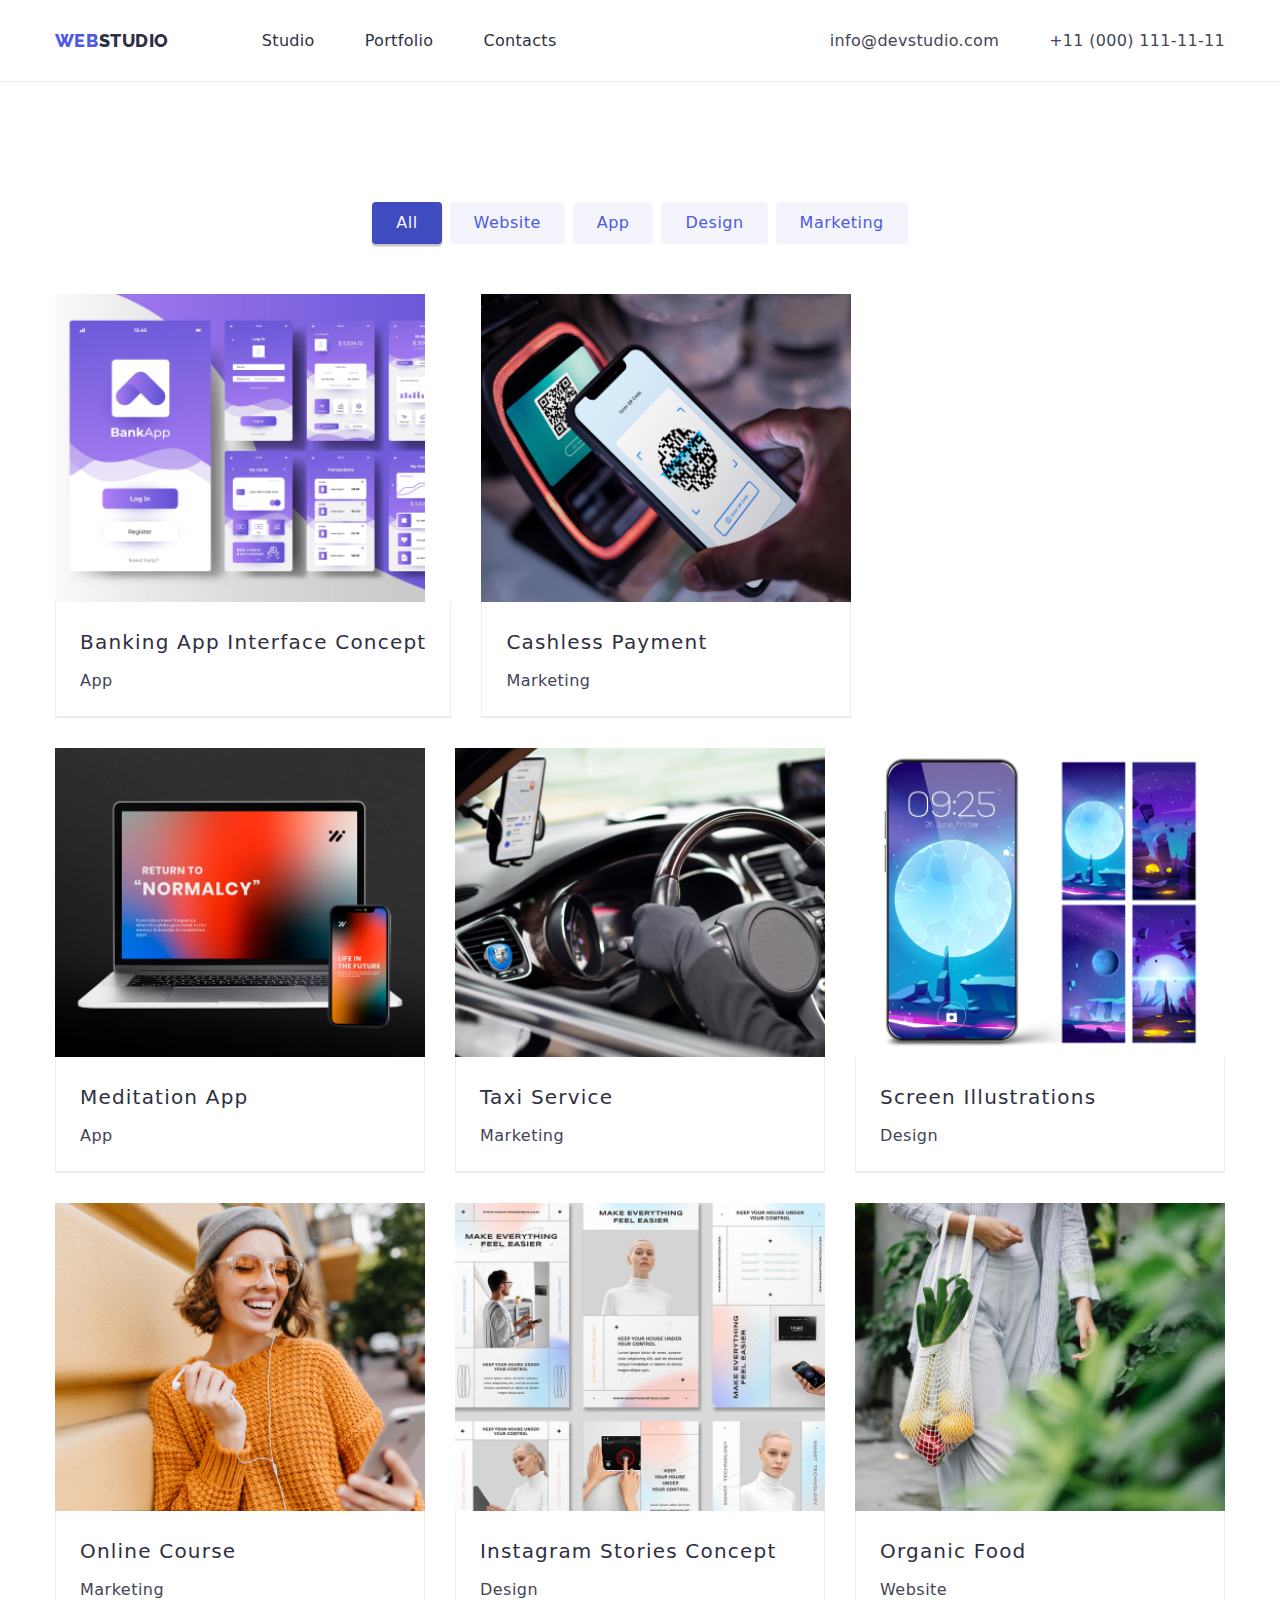
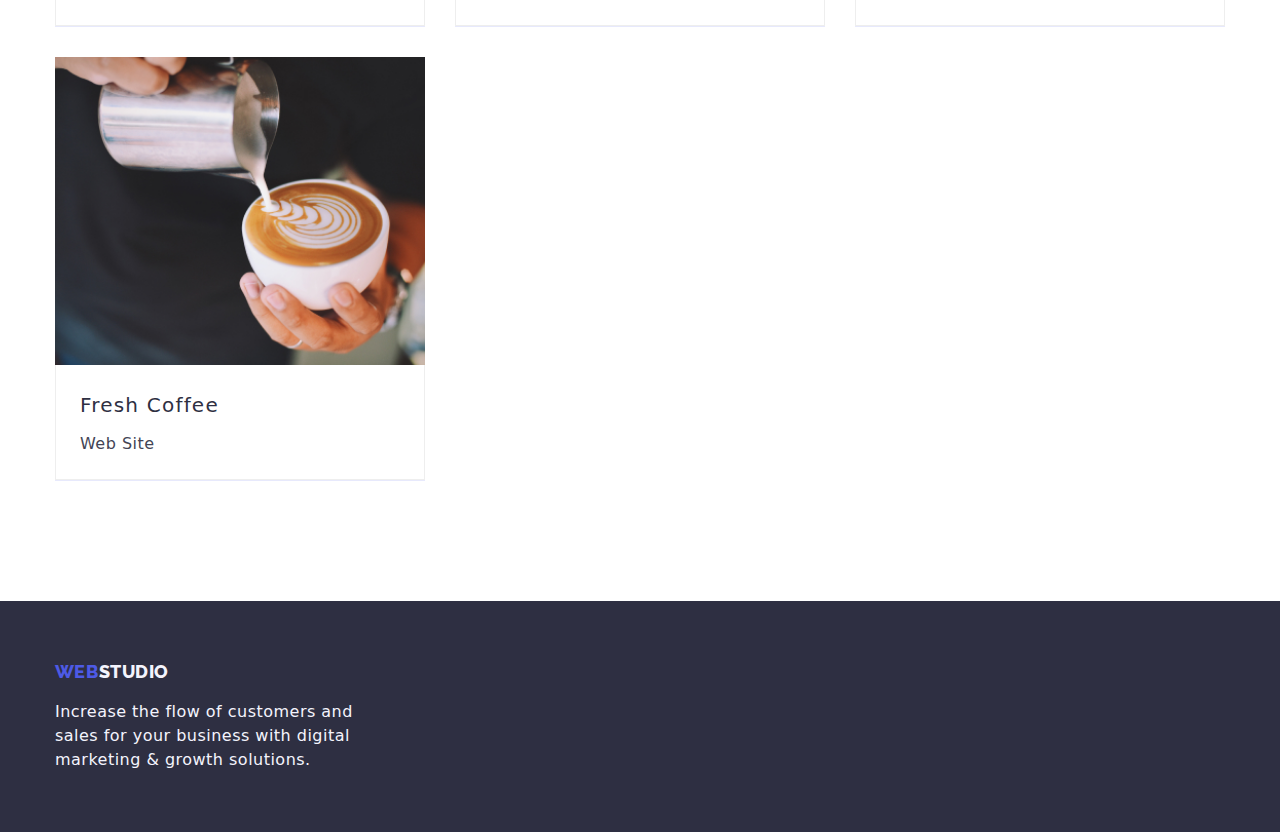
==== portfolio.html @ 37783bb3 "Initial commit" ====
<!DOCTYPE html>
<html lang="en">
  <head>
    <meta charset="UTF-8" />
    <meta http-equiv="X-UA-Compatible" content="IE=edge" />
    <meta name="viewport" content="width=device-width, initial-scale=1.0" />
    <link rel="stylesheet" href="./css/styles.css" />
    <link rel="preconnect" href="https://fonts.googleapis.com" />
    <link rel="preconnect" href="https://fonts.gstatic.com" crossorigin />
    <link
      href="https://fonts.googleapis.com/css2?family=Raleway:wght@800&family=Roboto:wght@400;500;700;900&display=swap"
      rel="stylesheet"
    />
    <!-- Normalizer to adapt to styles of different browsers -->
    <link
      rel="stylesheet"
      href="https://cdnjs.cloudflare.com/ajax/libs/modern-normalize/2.0.0/modern-normalize.min.css"
    />
    <title>Portfolio</title>
  </head>
  <!-- Body -->
  <body>
    <header class="page-header">
      <div class="container menu">
        <nav class="navigation">
          <a class="logo-link" href="/">
            <span class="logo">WEB</span>
            <span class="studio">STUDIO</span>
          </a>
          <!-- Navigation to other pages -->
          <ul class="nav-menu list">
            <li class="item">
              <a class="page current link" href="./index.html">Studio</a>
            </li>
            <li class="item">
              <a class="page link" href="./portfolio.html">Portfolio</a>
            </li>
            <li class="item">
              <a class="page link" href="/contacts">Contacts</a>
            </li>
          </ul>
        </nav>
        <ul class="contacts-menu list">
          <li class="item">
            <a class="contact link" href="mailto:info@devstudio.com"
              >info@devstudio.com</a
            >
          </li>
          <li class="item">
            <a class="contact link" href="tel:+110001111111"
              >+11 (000) 111-11-11</a
            >
          </li>
        </ul>
      </div>
    </header>
    <main>
      <!-- Filters -->
      <section class="section">
        <div class="container">
          <ul class="filters list">
            <li class="space">
              <button type="button" class="button filter current">All</button>
            </li>
            <li class="space">
              <button type="button" class="button filter">Website</button>
            </li>
            <li class="space">
              <button type="button" class="button filter">App</button>
            </li>
            <li class="space">
              <button type="button" class="button filter">Design</button>
            </li>
            <li class="space">
              <button type="button" class="button filter">Marketing</button>
            </li>
          </ul>
          <!-- Projects -->
          <ul class="projects list">
            <li class="project-card">
              <a href="#" class="project link">
                <img
                  src="./images/portfolio-images/bank-app.jpg"
                  alt="bank-app"
                  width="370"
                  height="294"
                  class="image"
                />
                <div class="substrate">
                  <h2 class="name">Banking App Interface Concept</h2>
                  <p class="type">App</p>
                </div>
              </a>
            </li>
            <li class="project-card">
              <a href="#" class="project link">
                <img
                  src="./images/portfolio-images/cashless-payment.jpg"
                  alt="cashless-payment"
                  width="370"
                  height="294"
                  class="image"
                />
                <div class="substrate">
                  <h2 class="name">Cashless Payment</h2>
                  <p class="type">Marketing</p>
                </div>
              </a>
            </li>
            <li class="project-card">
              <a href="#" class="project link">
                <img
                  src="./images/portfolio-images/meditation-app.jpg"
                  alt="meditation-app"
                  width="370"
                  height="294"
                  class="image"
                />
                <div class="substrate">
                  <h2 class="name">Meditation App</h2>
                  <p class="type">App</p>
                </div>
              </a>
            </li>
            <li class="project-card">
              <a href="#" class="project link">
                <img
                  src="./images/portfolio-images/taxi-service.jpg"
                  alt="taxi-service"
                  width="370"
                  height="294"
                  class="image"
                />
                <div class="substrate">
                  <h2 class="name">Taxi Service</h2>
                  <p class="type">Marketing</p>
                </div>
              </a>
            </li>
            <li class="project-card">
              <a href="#" class="project link">
                <img
                  src="./images/portfolio-images/screen-illustrations.jpg"
                  alt="screen-illustrations"
                  width="370"
                  height="294"
                  class="image"
                />
                <div class="substrate">
                  <h2 class="name">Screen Illustrations</h2>
                  <p class="type">Design</p>
                </div>
              </a>
            </li>
            <li class="project-card">
              <a href="#" class="project link">
                <img
                  src="./images/portfolio-images/online-courses.jpg"
                  alt="online-courses"
                  width="370"
                  height="294"
                  class="image"
                />
                <div class="substrate">
                  <h2 class="name">Online Course</h2>
                  <p class="type">Marketing</p>
                </div>
              </a>
            </li>
            <li class="project-card">
              <a href="#" class="project link">
                <img
                  src="./images/portfolio-images/instagram-stories.jpg"
                  alt="instagram-stories"
                  width="370"
                  height="294"
                  class="image"
                />
                <div class="substrate">
                  <h2 class="name">Instagram Stories Concept</h2>
                  <p class="type">Design</p>
                </div>
              </a>
            </li>
            <li class="project-card">
              <a href="#" class="project link">
                <img
                  src="./images/portfolio-images/organic-food.jpg"
                  alt="organic-food"
                  width="370"
                  height="294"
                  class="image"
                />
                <div class="substrate">
                  <h2 class="name">Organic Food</h2>
                  <p class="type">Website</p>
                </div>
              </a>
            </li>
            <li class="project-card">
              <a href="#" class="project link">
                <img
                  src="./images/portfolio-images/fresh-coffee.jpg"
                  alt="fresh-coffee"
                  width="370"
                  height="294"
                  class="image"
                />
                <div class="substrate">
                  <h2 class="name">Fresh Coffee</h2>
                  <p class="type">Web Site</p>
                </div>
              </a>
            </li>
          </ul>
        </div>
      </section>
    </main>
    <footer class="page-footer bg-footer">
      <!-- ⚠️ Social media links, not nav -->
      <div class="container">
        <a class="logo-link" href="/">
          <span class="logo">WEB</span>
          <span class="studio-footer">STUDIO</span>
        </a>
        <p class="footer-description">
          Increase the flow of customers and<br />
          sales for your business with digital<br />
          marketing & growth solutions.
        </p>
      </div>
    </footer>
  </body>
</html>
---- css/styles.css ----
:root {
  --iris: #4d5ae5;
  --white: #fff;
  --navyblue: #2e2f42;
  --ocean: #404bbf;
  --cornflower: #e7e9fc;
  --cloud: #f4f4fd;
  --slate: #434455;
}

/* checked */
body {
  /* background-color: var(--cloud); */
  color: var(--slate);
  font-family: "Roboto", sans-serif;
  font-size: 16px;
  letter-spacing: 0.03em;
  background-color: var(--white);
}
/* CSS RESET */
/* CHECKED */
p,
h1,
h2,
h3,
h4,
h5,
h6 {
  margin: 0;
}
/* CHECKED */
/* Strict calculation of width and height */
html {
  box-sizing: border-box;
}

/* applied for all elements */
/* Inherits this property from its parent element */
/* Checked */
*,
*::before,
*::after {
  box-sizing: inherit;
}
/* CHECKED */
img {
  display: block;
  max-width: 100%;
  height: auto;
}

/* checked */
.link {
  text-decoration: none;
  color: inherit;
}

/* CHECKED */
.list {
  list-style-type: none;
  margin: 0;
  padding: 0;
}

/* CHECKED */
.container {
  width: 1200px;
  /* top-bottom and left-right*/
  padding: 0 15px;
  margin: 0 auto;
}

/* CHECKED */
.menu,
.navigation,
.nav-menu,
.contacts-menu {
  display: flex;
  align-items: center;
}

/* CHECKED */
.contacts-menu {
  margin-left: auto;
}

/* targets the item w/in the nav-menu and contacts-menu */
/* except the last item */
.nav-menu .item:not(:last-child),
.contacts-menu .item:not(:last-child) {
  margin-right: 50px;
}
/* CHECKED */
.page-header {
  border-bottom: 1px solid var(--cornflower, #e7e9fc);
}

.filters {
  display: flex;
  justify-content: center;
  margin-bottom: 50px;
}

/* adjacent combinator: applies style to a range of child inside a parent*/
.filters .space + .space {
  margin-left: 8px;
}

/* CHECKED */
.what-we-do {
  display: flex;
  flex-wrap: wrap;
  margin-left: -30px;
  margin-top: -30px;
}

.what-we-do .item {
  flex-basis: calc(100% / 3 - 30px);
  margin-top: 30px;
  margin-left: 30px;
}
/* checked */
.section {
  padding-bottom: 120px;
  padding-top: 120px;
}

/* checked */
.nav-menu .page,
.contacts-menu .contact {
  font-weight: 500;
  color: var(--navyblue);
  text-decoration: none;
  font-size: 16px;
  line-height: 1.14;
  letter-spacing: 0.02em;
  display: block;
  padding-top: 32px;
  padding-bottom: 31px;
}

/* checked */
.nav-menu {
  margin-left: 93px;
}

/* checked */
.nav-menu .page:hover,
.nav-menu .page:focus,
.nav-menu .page .current,
.contacts-menu .contact:hover,
.contacts-menu .contact:focus {
  color: var(--iris);
}

/* checked */
.contacts-menu .contact {
  color: var(--slate);
  text-decoration: none;
  font-weight: 400;
  font-size: 16px;
  line-height: 1.14;
  letter-spacing: 0.02em;
}

/* checked */
.bg-hero {
  background: var(--navyblue);
}

/* checked */
.hero {
  padding: 200px 0;
  text-align: center;
}

/* checked */
.hero-title {
  color: var(--white);
  font-size: 56px;
  font-weight: 700;
  line-height: 1.07;
  letter-spacing: 0.06em;
  margin-bottom: 30px;
  /* font-size: 16px; */
}

.button {
  cursor: pointer;
  border-color: transparent;
  font-family: inherit;
  letter-spacing: 0.03em;
  border-radius: 4px;
}

/* checked */
.button.primary {
  color: var(--white);
  background-color: var(--iris);
  font-size: 16px;
  font-weight: 500;
  line-height: 1.87;
  letter-spacing: 0.06em;
  padding: 10px 32px;
  box-shadow: 0px 4px 4px rgba(0, 0, 0, 0.15);
}

/* checked */
/* 3d version of button */
.button.primary:hover,
.button.primary:focus {
  background-color: var(--ocean);
  box-shadow: 0px 3px 1px rgba(0, 0, 0, 0.1), 0px 1px 2px rgba(0, 0, 0, 0.08),
    0px 2px 2px rgba(0, 0, 0, 0.12);
}

/* checked */
.button.filter {
  padding: 6px 22px;
  color: var(--iris);
  font-weight: 500;
  background-color: var(--cloud);
  font-size: 16px;
  line-height: 1.62;
}

/* checked */
.button.filter:hover,
.button.filter:focus,
.button.filter.current {
  color: var(--cloud);
  background-color: var(--ocean);
  box-shadow: 0px 3px 1px rgba(0, 0, 0, 0.1), 0px 1px 2px rgba(0, 0, 0, 0.08),
    0px 2px 2px rgba(0, 0, 0, 0.12);
}

/* checked */
.benefits .title {
  color: var(--navyblue);
  font-size: 20px;
  font-weight: 500;
  line-height: 1.14;
  margin-bottom: 10px;
}

/* checked */
.benefits {
  display: flex;
  flex-wrap: wrap;
  margin-left: -30px;
  margin-right: -30px;
}

/* checked */
.benefits .item {
  flex-basis: calc(100% / 4 -30px);
  margin-left: 30px;
  margin-top: 30px;
}

/* checked */
.benefits .description {
  color: var(--slate);
  line-height: 1.71;
  font-weight: 400;
  font-size: 16px;
}

/* checked */
.section-title {
  text-align: center;
  color: var(--navyblue);
  font-size: 36px;
  font-weight: 700;
  line-height: 1.17;
  margin-bottom: 50px;
}

/* CHECKED */
.section.no-top-padding {
  padding-top: 0;
}

/* CHECKED */
.bg-team {
  background-color: var(--cloud);
}

/* CHECKED */
.team {
  display: flex;
  flex-wrap: wrap;
  margin-top: -30px;
  margin-left: -30px;
}

/* CHECKED */
.team .item {
  flex-basis: calc(100% / 4 -30px);
  margin-left: 30px;
  margin-top: 30px;
  padding-bottom: 30px;
  background-color: var(--white);
  border-radius: 0px 0px 4px 4px;
  box-shadow: 0px 3px 1px rgba(0, 0, 0, 0.1), 0px 1px 2px rgba(0, 0, 0, 0.08),
    0px 2px 2px rgba(0, 0, 0, 0.12);
}

/* CHECKED */
.team .name,
.team .position {
  line-height: 1.2;
  text-align: center;
}

/* CHECKED */
.team .name {
  font-weight: 500;
  color: var(--navyblue);
  font-size: 20px;
  padding-top: 30px;
  padding-bottom: 10px;
}

/* CHECKED */
.team .position {
  font-size: 16px;
  color: var(--slate);
  font-weight: 400;
}

/* checked */
.substrate {
  background-color: var(--white);
  padding: 20px 24px;
  border: 1px solid #eeeeee;
  border-top: 0;
}

/* checked */
.project .name {
  color: var(--navyblue);
  font-size: 20px;
  font-weight: 500;
  line-height: 2;
  margin-bottom: 4px;
  letter-spacing: 0.06em;
}

/* checked */
.project .type {
  color: var(--slate);
  font-weight: 400;
  font-size: 16px;
  line-height: 1.87;
}

/* checked */
.project-card {
  flex-basis: calc(100% / 3 -30px);
  margin-left: 30px;
  margin-top: 30px;
}

/* checked */
.projects {
  display: flex;
  flex-wrap: wrap;
  margin-left: -30px;
  margin-top: -30px;
}
.projects > li {
  border-bottom: 1px solid var(--cornflower);
}

/* checked */
.logo-link.footer {
  margin-bottom: 20px;
}

/* checked */
.page-footer {
  padding: 60px 0;
}

/* checked */
.page-footer.bg-footer .footer-description {
  color: var(--cloud);
  font-size: 16px;
  font-weight: 400;
  line-height: 1.5;
  padding-top: 17px;
}

/* checked */
.page-footer.bg-footer {
  background-color: var(--navyblue);
}

/* checked */
.logo-link {
  text-decoration: none;
  font-size: 0;
}

/* checked */
.logo-link > span {
  font-size: 18px;
}

/* checked */
.logo,
.studio,
.studio-footer {
  display: inline-block;
  color: var(--iris);
  font-family: "Raleway", sans-serif;
  font-weight: 800;
  line-height: 1.2;
}

.studio {
  color: var(--navyblue);
}
/* checked */
.studio-footer {
  color: var(--cloud);
  /* font-weight: 800; */
}
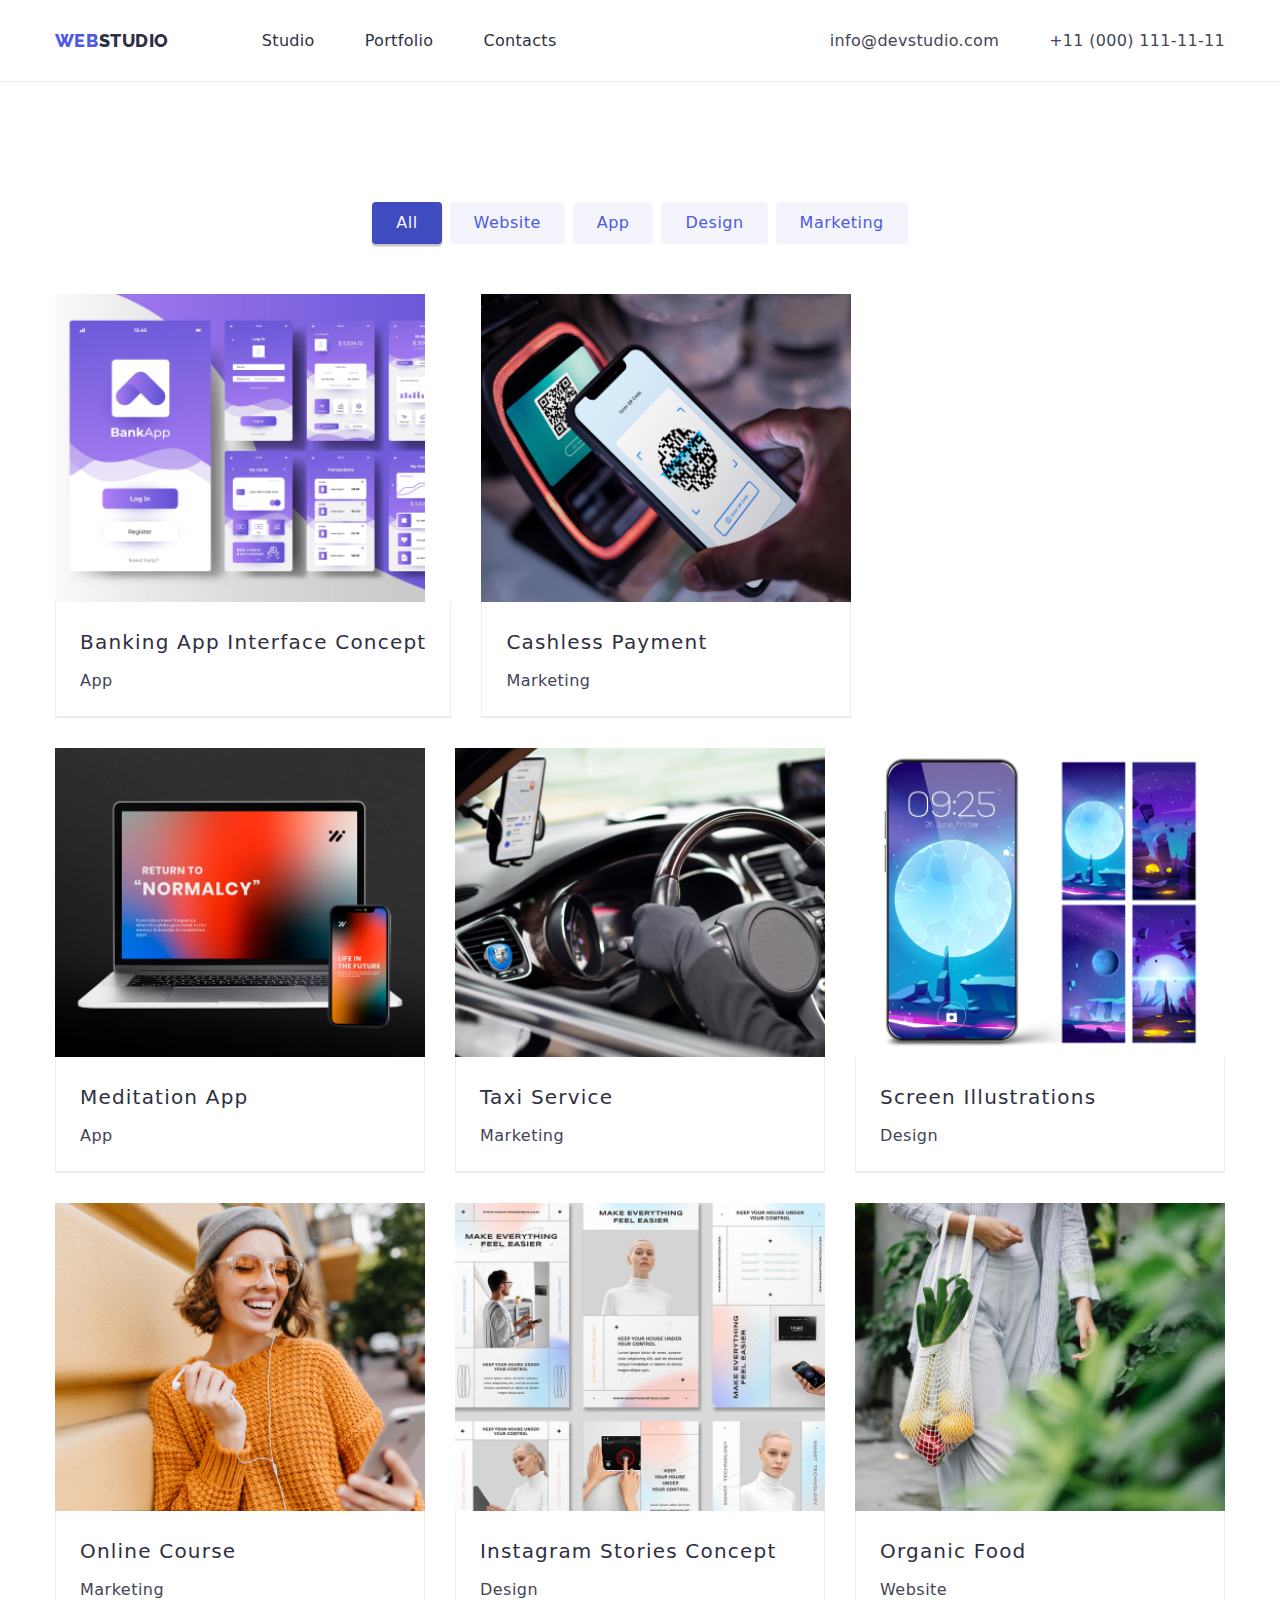
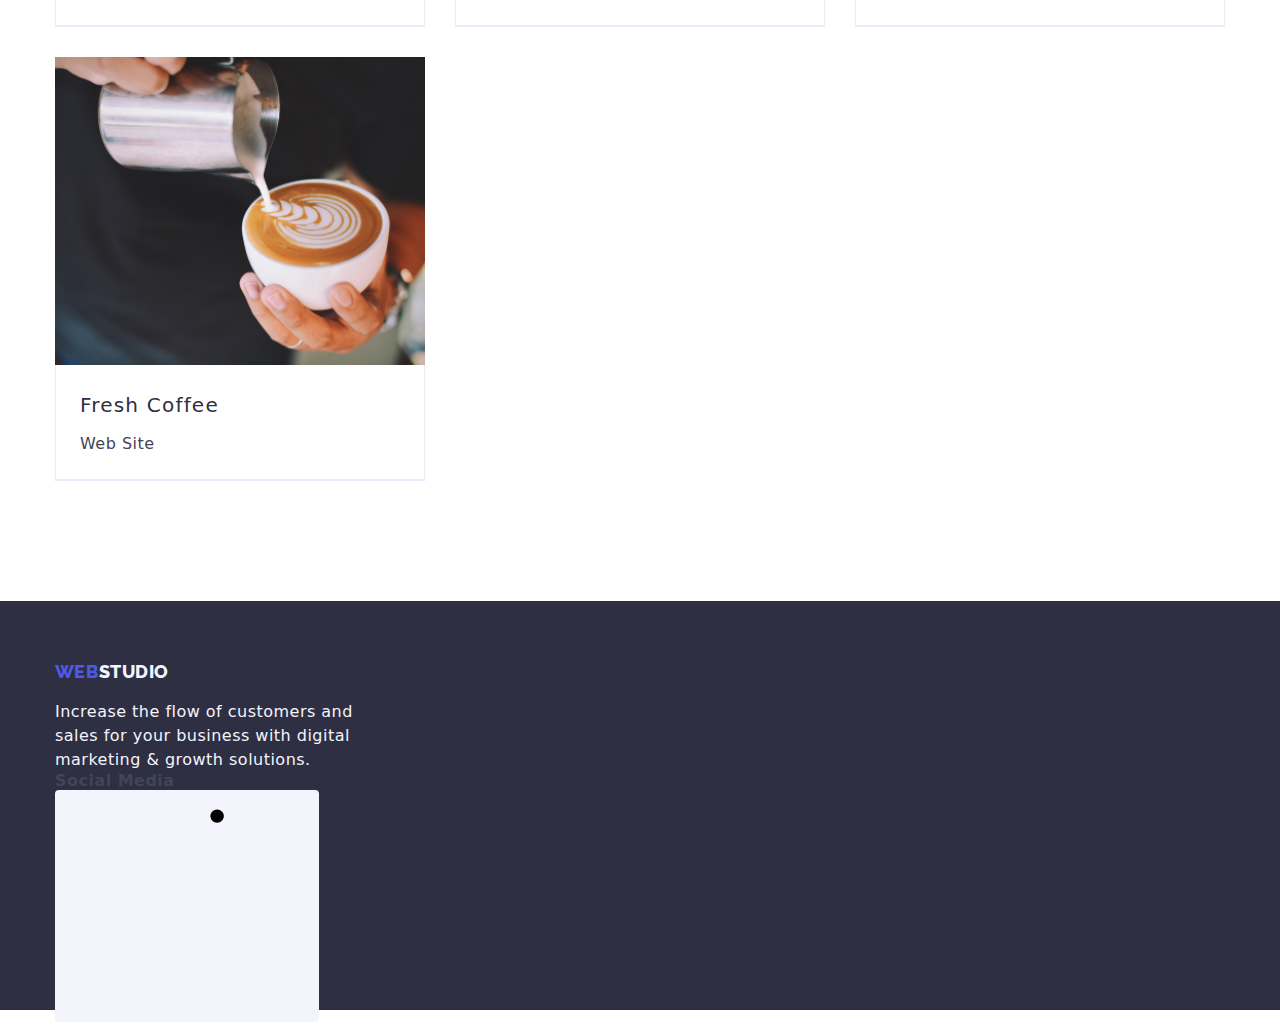
==== commit 5075a791: "hw-4 second attempt" ====
--- a/portfolio.html
+++ b/portfolio.html
@@ -219,15 +219,75 @@
     <footer class="page-footer bg-footer">
       <!-- ⚠️ Social media links, not nav -->
       <div class="container">
-        <a class="logo-link" href="/">
-          <span class="logo">WEB</span>
-          <span class="studio-footer">STUDIO</span>
-        </a>
-        <p class="footer-description">
-          Increase the flow of customers and<br />
-          sales for your business with digital<br />
-          marketing & growth solutions.
-        </p>
+        <!-- Main Footer -->
+        <div class="footer">
+          <!-- footer 1 -->
+          <div class="footer-address">
+            <a class="logo-link" href="/">
+              <span class="logo">WEB</span>
+              <span class="studio-footer">STUDIO</span>
+            </a>
+            <p class="footer-description">
+              Increase the flow of customers and<br />
+              sales for your business with digital<br />
+              marketing & growth solutions.
+            </p>
+          </div>
+          <!-- footer 2 -->
+          <div class="footer-block">
+            <b class="footer-heading">Social Media</b>
+            <ul class="social-footer list">
+              <li class="icon-item">
+                <a
+                  href="https://www.instagram.com"
+                  target="_blank"
+                  class="link"
+                  aria-label="Link to Instagram"
+                >
+                  <svg class="icon" width="40px" height="40px">
+                    <use href="./images/icons.svg#instagram"></use>
+                  </svg>
+                </a>
+              </li>
+              <li class="icon-item">
+                <a
+                  href="https://www.twitter.com"
+                  target="_blank"
+                  class="link"
+                  aria-label="Link to Twitter"
+                >
+                  <svg class="icon" width="40px" height="40px">
+                    <use href="./images/icons.svg#twitter"></use>
+                  </svg>
+                </a>
+              </li>
+              <li class="icon-item">
+                <a
+                  href="https://www.facebook.com"
+                  target="_blank"
+                  class="link"
+                  aria-label="Link to Facebook"
+                >
+                  <svg class="icon" width="40px" height="40px">
+                    <use href="./images/icons.svg#facebook"></use>
+                  </svg>
+                </a>
+              </li>
+              <li class="icon-item">
+                <a
+                  href="https://www.linkedin.com"
+                  target="_blank"
+                  class="link"
+                  aria-label="Link to Linkedin"
+                >
+                  <svg class="icon" width="40px" height="40px">
+                    <use href="./images/icons.svg#linkedin"></use>
+                  </svg>
+                </a>
+              </li>
+            </ul>
+          </div>
+        </div>
       </div>
     </footer>
   </body>
--- a/css/styles.css
+++ b/css/styles.css
@@ -234,6 +234,14 @@
     0px 2px 2px rgba(0, 0, 0, 0.12);
 }
 
+.icon {
+  width: 264px;
+  height: 112px;
+  flex-shrink: 0;
+  border-radius: 4px;
+  background: var(--cloud, #f4f4fd);
+}
+
 /* checked */
 .benefits .title {
   color: var(--navyblue);
@@ -328,7 +336,24 @@
   color: var(--slate);
   font-weight: 400;
 }
-
+.social-team {
+  display: flex;
+}
+.icon-item {
+  background-image: url("../images/icons/ellipse.svg");
+  width: 40px;
+  height: 40px;
+  /*margin: auto; */
+}
+
+.team-social-svg {
+  fill: currentColor;
+}
+.social-team .icon-item {
+  flex-basis: calc(100% / 4 -30px);
+  margin-left: 22px;
+  margin-top: 30px;
+}
 /* checked */
 .substrate {
   background-color: var(--white);
@@ -373,6 +398,30 @@
   border-bottom: 1px solid var(--cornflower);
 }
 
+.partners {
+  display: flex;
+  gap: 24px;
+}
+.customers-item {
+  width: 168px;
+  height: 88px;
+}
+.partners .item .link {
+  width: 100%;
+  height: 100%;
+
+  border: 1px solid #8e8f99;
+  border-radius: 5px;
+  display: flex;
+  justify-content: center;
+  align-items: center;
+  color: #8e8f99;
+}
+.partners .item {
+  flex-basis: calc(100% / 6 -30px);
+  margin-left: 30px;
+  margin-top: 30px;
+}
 /* checked */
 .logo-link.footer {
   margin-bottom: 20px;
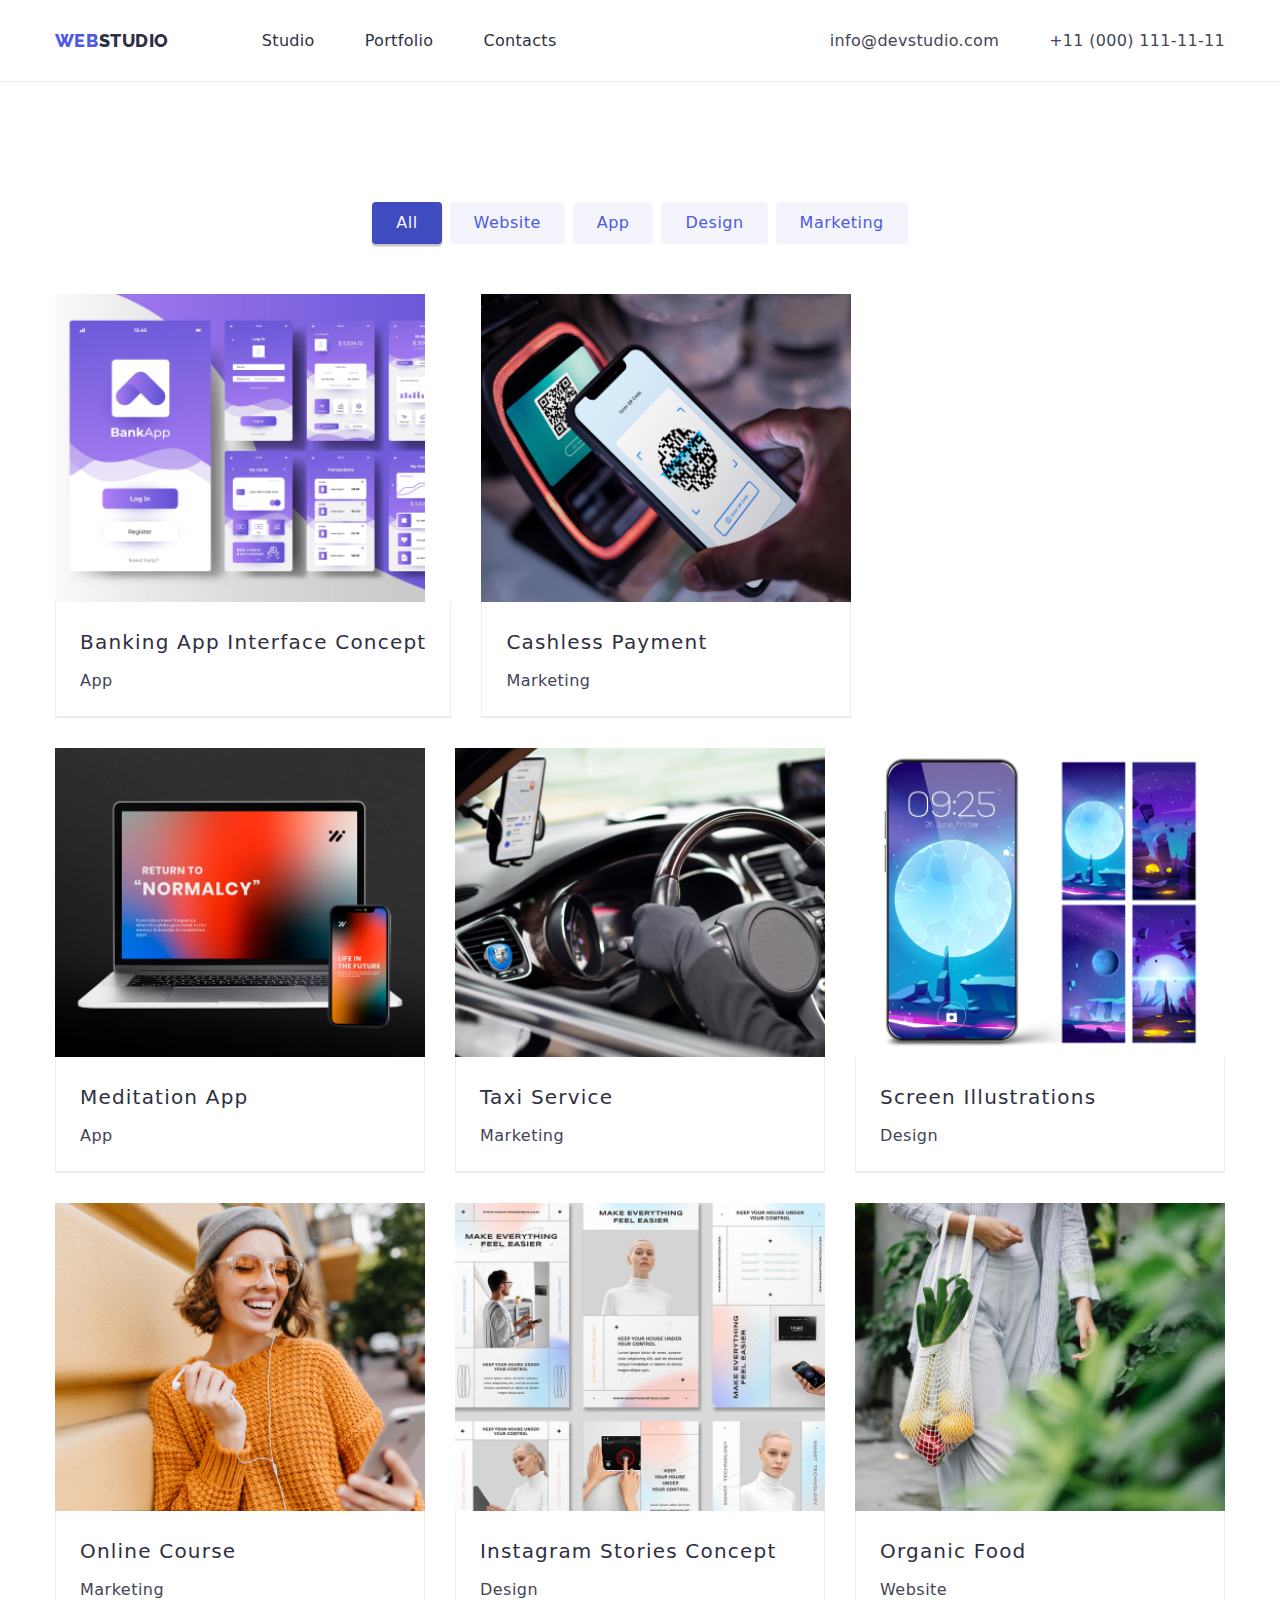
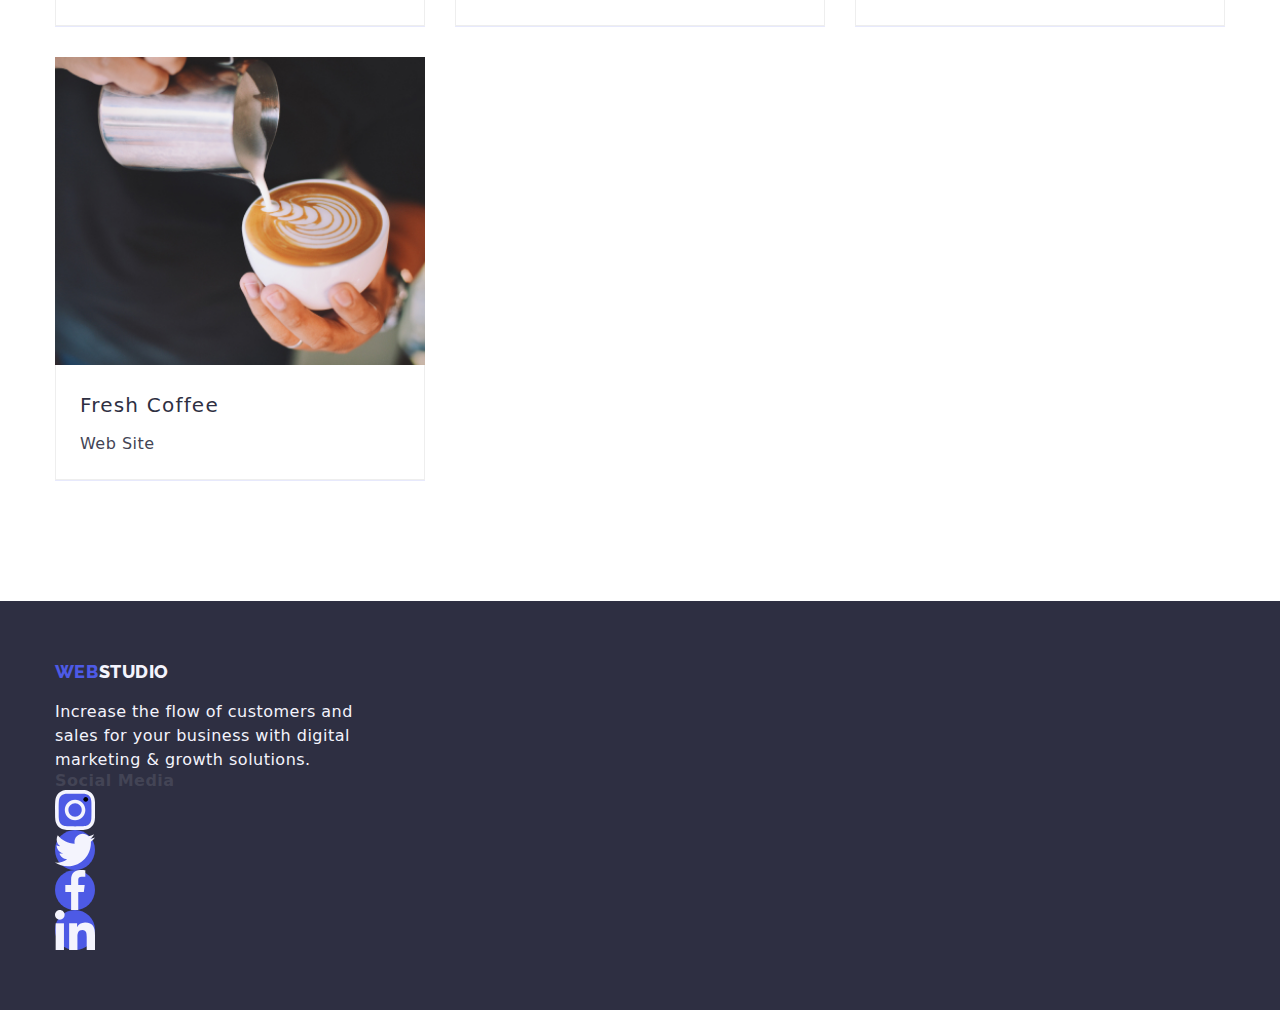
==== commit 74204bf4: "updated portfolio.html" ====
--- a/portfolio.html
+++ b/portfolio.html
@@ -244,7 +244,7 @@
                   class="link"
                   aria-label="Link to Instagram"
                 >
-                  <svg class="icon" width="40px" height="40px">
+                  <svg class="footer-icon-svg" width="40px" height="40px">
                     <use href="./images/icons.svg#instagram"></use>
                   </svg>
                 </a>
@@ -256,7 +256,7 @@
                   class="link"
                   aria-label="Link to Twitter"
                 >
-                  <svg class="icon" width="40px" height="40px">
+                  <svg class="footer-icon-svg" width="40px" height="40px">
                     <use href="./images/icons.svg#twitter"></use>
                   </svg>
                 </a>
@@ -268,7 +268,7 @@
                   class="link"
                   aria-label="Link to Facebook"
                 >
-                  <svg class="icon" width="40px" height="40px">
+                  <svg class="footer-icon-svg" width="40px" height="40px">
                     <use href="./images/icons.svg#facebook"></use>
                   </svg>
                 </a>
@@ -280,7 +280,7 @@
                   class="link"
                   aria-label="Link to Linkedin"
                 >
-                  <svg class="icon" width="40px" height="40px">
+                  <svg class="footer-icon-svg" width="40px" height="40px">
                     <use href="./images/icons.svg#linkedin"></use>
                   </svg>
                 </a>
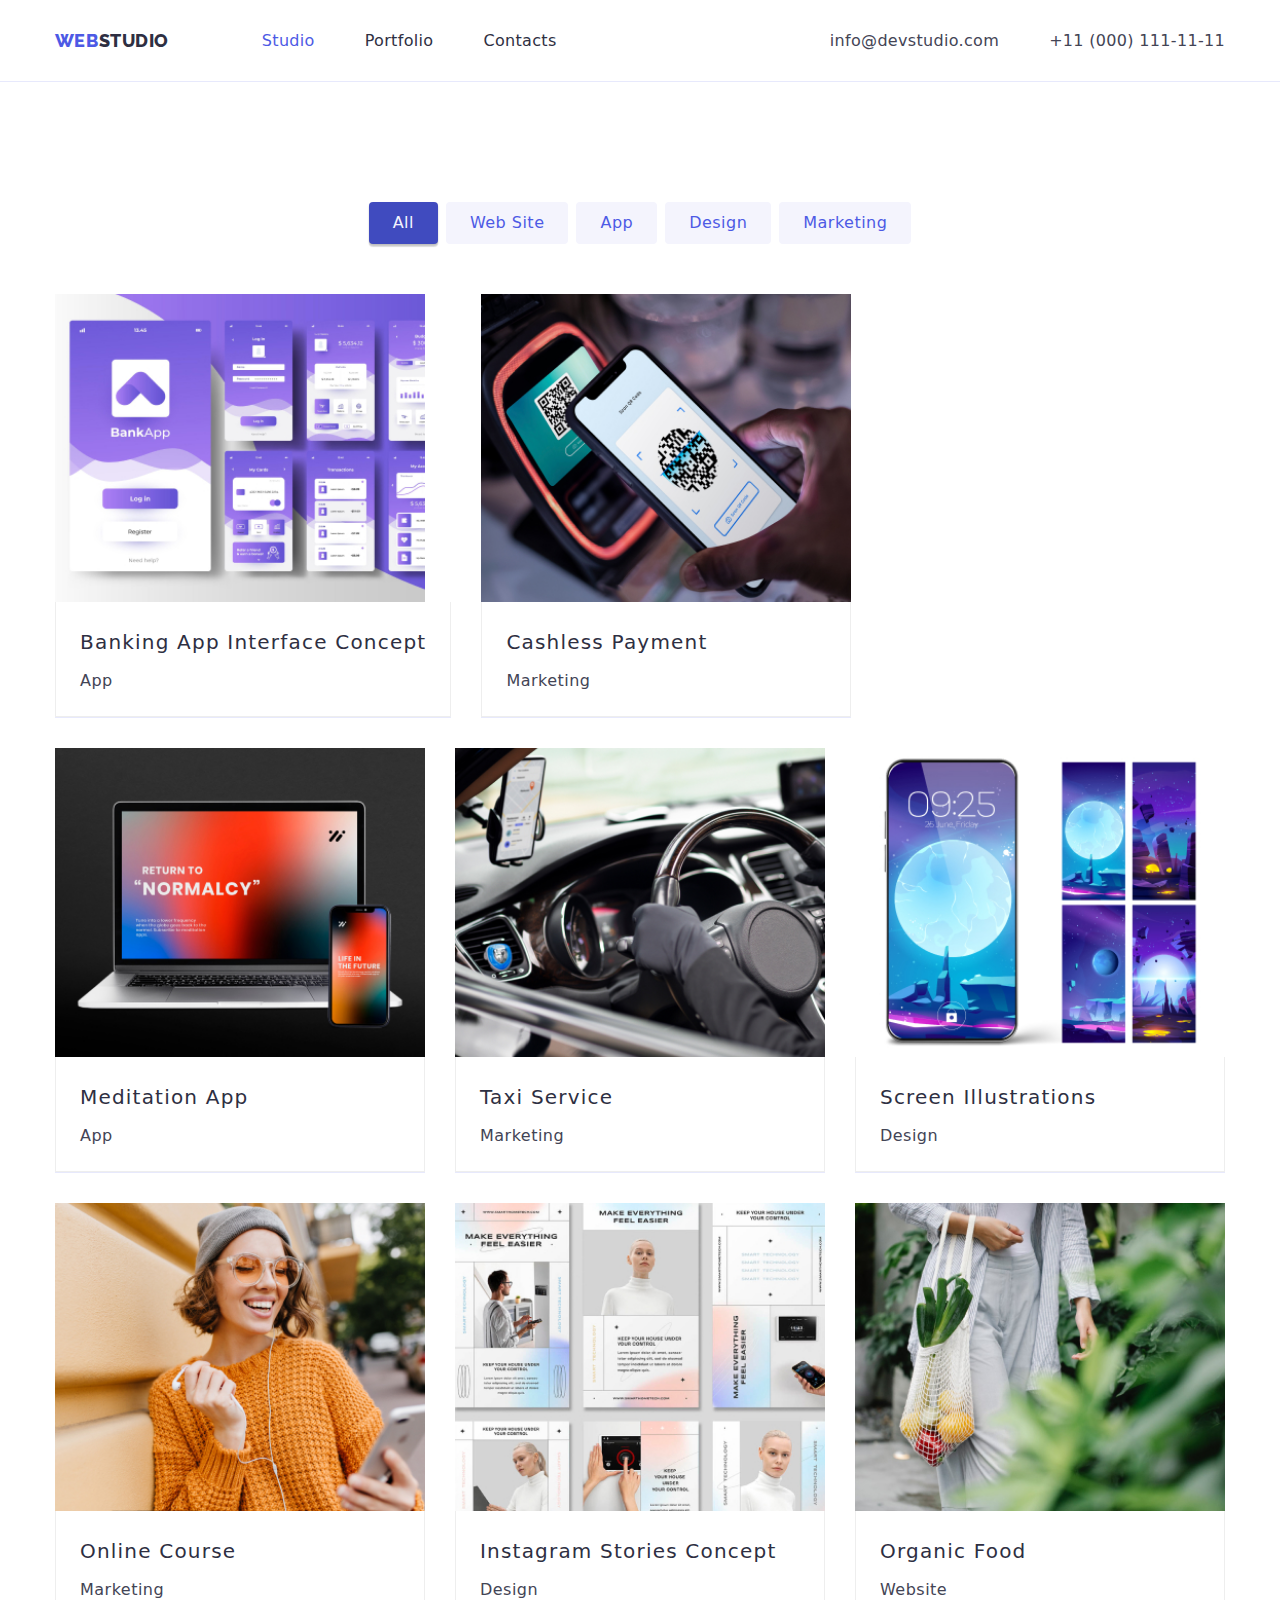
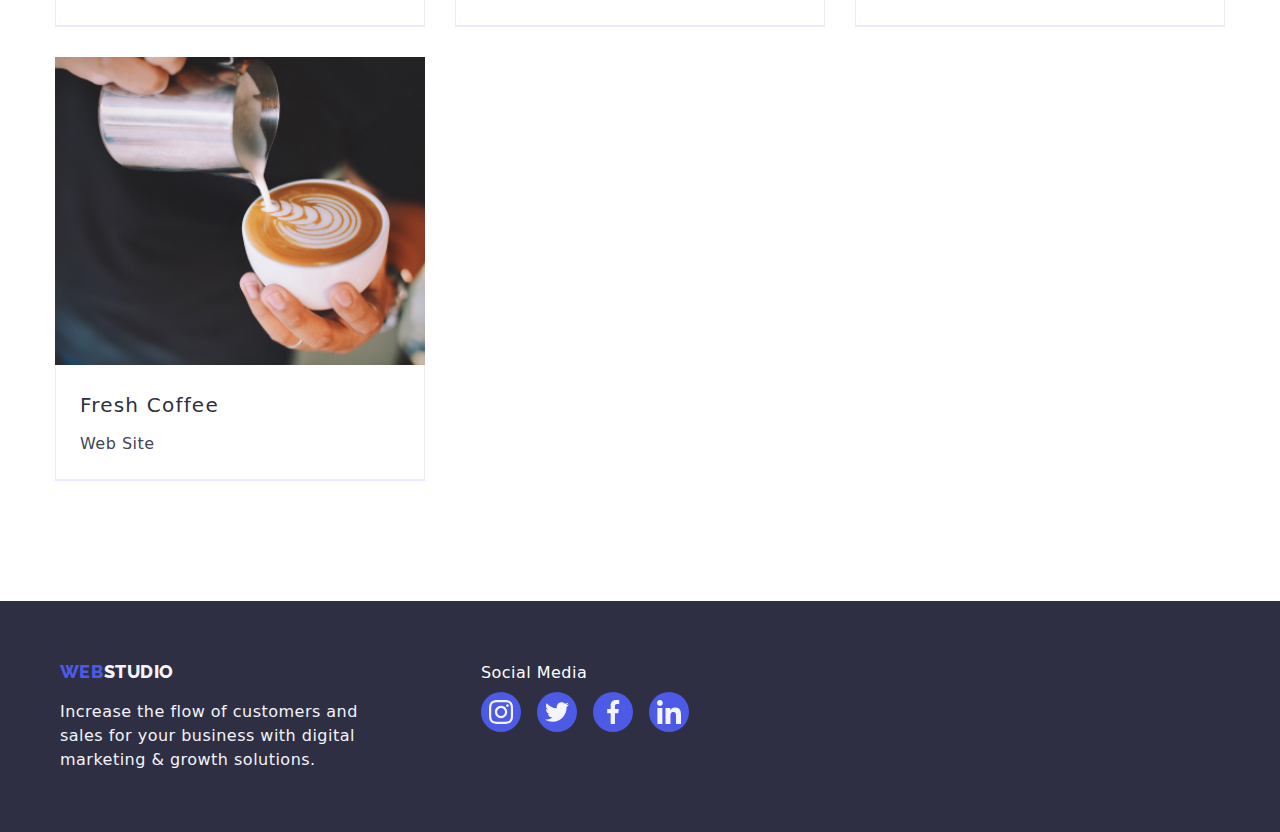
==== commit d76fa30b: "final revision" ====
--- a/portfolio.html
+++ b/portfolio.html
@@ -63,7 +63,7 @@
               <button type="button" class="button filter current">All</button>
             </li>
             <li class="space">
-              <button type="button" class="button filter">Website</button>
+              <button type="button" class="button filter">Web Site</button>
             </li>
             <li class="space">
               <button type="button" class="button filter">App</button>
--- a/css/styles.css
+++ b/css/styles.css
@@ -6,6 +6,7 @@
   --cornflower: #e7e9fc;
   --cloud: #f4f4fd;
   --slate: #434455;
+  --green: #31d0aa;
 }
 
 /* checked */
@@ -147,7 +148,7 @@
 /* checked */
 .nav-menu .page:hover,
 .nav-menu .page:focus,
-.nav-menu .page .current,
+.nav-menu .page.current,
 .contacts-menu .contact:hover,
 .contacts-menu .contact:focus {
   color: var(--iris);
@@ -172,6 +173,15 @@
 .hero {
   padding: 200px 0;
   text-align: center;
+  height: 600px;
+  background-image: linear-gradient(
+      rgba(46, 47, 66, 0.78),
+      rgba(46, 47, 66, 0.78)
+    ),
+    url(../images/people-office.png);
+  background-size: cover;
+  background-position: center;
+  background-repeat: no-repeat;
 }
 
 /* checked */
@@ -237,7 +247,10 @@
 .icon {
   width: 264px;
   height: 112px;
-  flex-shrink: 0;
+  margin-bottom: 8px;
+  display: flex;
+  justify-content: center;
+  align-items: center;
   border-radius: 4px;
   background: var(--cloud, #f4f4fd);
 }
@@ -304,7 +317,7 @@
 
 /* CHECKED */
 .team .item {
-  flex-basis: calc(100% / 4 -30px);
+  flex-basis: calc(100% / 4 - 30px);
   margin-left: 30px;
   margin-top: 30px;
   padding-bottom: 30px;
@@ -338,9 +351,56 @@
 }
 .social-team {
   display: flex;
-}
+  justify-content: center;
+  gap: 24px;
+  padding-top: 10px;
+}
+
+.social-team .link {
+  display: flex;
+  width: 100%;
+  height: 100%;
+  align-items: center;
+  justify-content: center;
+  border-radius: 50%;
+  color: var(--cloud);
+  background-color: var(--iris);
+}
+
+.social-team .link:hover {
+  background-color: var(--ocean);
+}
+
+.social-footer {
+  padding-top: 10px;
+  display: flex;
+  justify-content: flex-start;
+  gap: 16px;
+}
+
+.social-footer .link {
+  display: flex;
+  width: 100%;
+  height: 100%;
+  align-items: center;
+  justify-content: center;
+  border-radius: 50%;
+  color: var(--cloud);
+  background-color: var(--iris);
+}
+/* box-shadow: 0px 2px 1px 0px */
+.social-footer .link:hover {
+  background-color: var(--green);
+}
+
+.social-footer .footer-icon-svg {
+  width: 24px;
+  height: 24px;
+  fill: currentColor;
+}
+
 .icon-item {
-  background-image: url("../images/icons/ellipse.svg");
+  /* background-image: url("../images/icons/ellipse.svg"); */
   width: 40px;
   height: 40px;
   /*margin: auto; */
@@ -349,11 +409,11 @@
 .team-social-svg {
   fill: currentColor;
 }
-.social-team .icon-item {
+/* .social-team .icon-item {
   flex-basis: calc(100% / 4 -30px);
   margin-left: 22px;
   margin-top: 30px;
-}
+} */
 /* checked */
 .substrate {
   background-color: var(--white);
@@ -386,7 +446,10 @@
   margin-left: 30px;
   margin-top: 30px;
 }
-
+.project-card:hover {
+  box-shadow: 0px 3px 1px rgba(0, 0, 0, 0.1), 0px 1px 2px rgba(0, 0, 0, 0.08),
+    0px 2px 2px rgba(0, 0, 0, 0.12);
+}
 /* checked */
 .projects {
   display: flex;
@@ -411,16 +474,23 @@
   height: 100%;
 
   border: 1px solid #8e8f99;
-  border-radius: 5px;
+  border-radius: 4px;
   display: flex;
   justify-content: center;
   align-items: center;
   color: #8e8f99;
 }
+.partners .link:hover {
+  border-color: var(--ocean);
+  color: var(--ocean);
+}
 .partners .item {
-  flex-basis: calc(100% / 6 -30px);
-  margin-left: 30px;
-  margin-top: 30px;
+  width: calc((100% - 150px) / 6);
+  height: 90px;
+}
+
+.partners .customers-svg {
+  fill: currentColor;
 }
 /* checked */
 .logo-link.footer {
@@ -429,7 +499,7 @@
 
 /* checked */
 .page-footer {
-  padding: 60px 0;
+  padding: 60px 0 60px 60px;
 }
 
 /* checked */
@@ -476,3 +546,25 @@
   color: var(--cloud);
   /* font-weight: 800; */
 }
+
+.footer {
+  display: flex;
+  flex-wrap: wrap;
+  margin-top: -12px;
+  margin-left: -50px;
+  align-items: baseline;
+}
+
+.footer-address {
+  margin-top: 12px;
+  margin-left: 25px;
+}
+.footer-block {
+  margin-top: 12px;
+  margin-left: 123px;
+}
+.footer-heading {
+  font-size: 16px;
+  font-weight: 500;
+  color: var(--white);
+}
